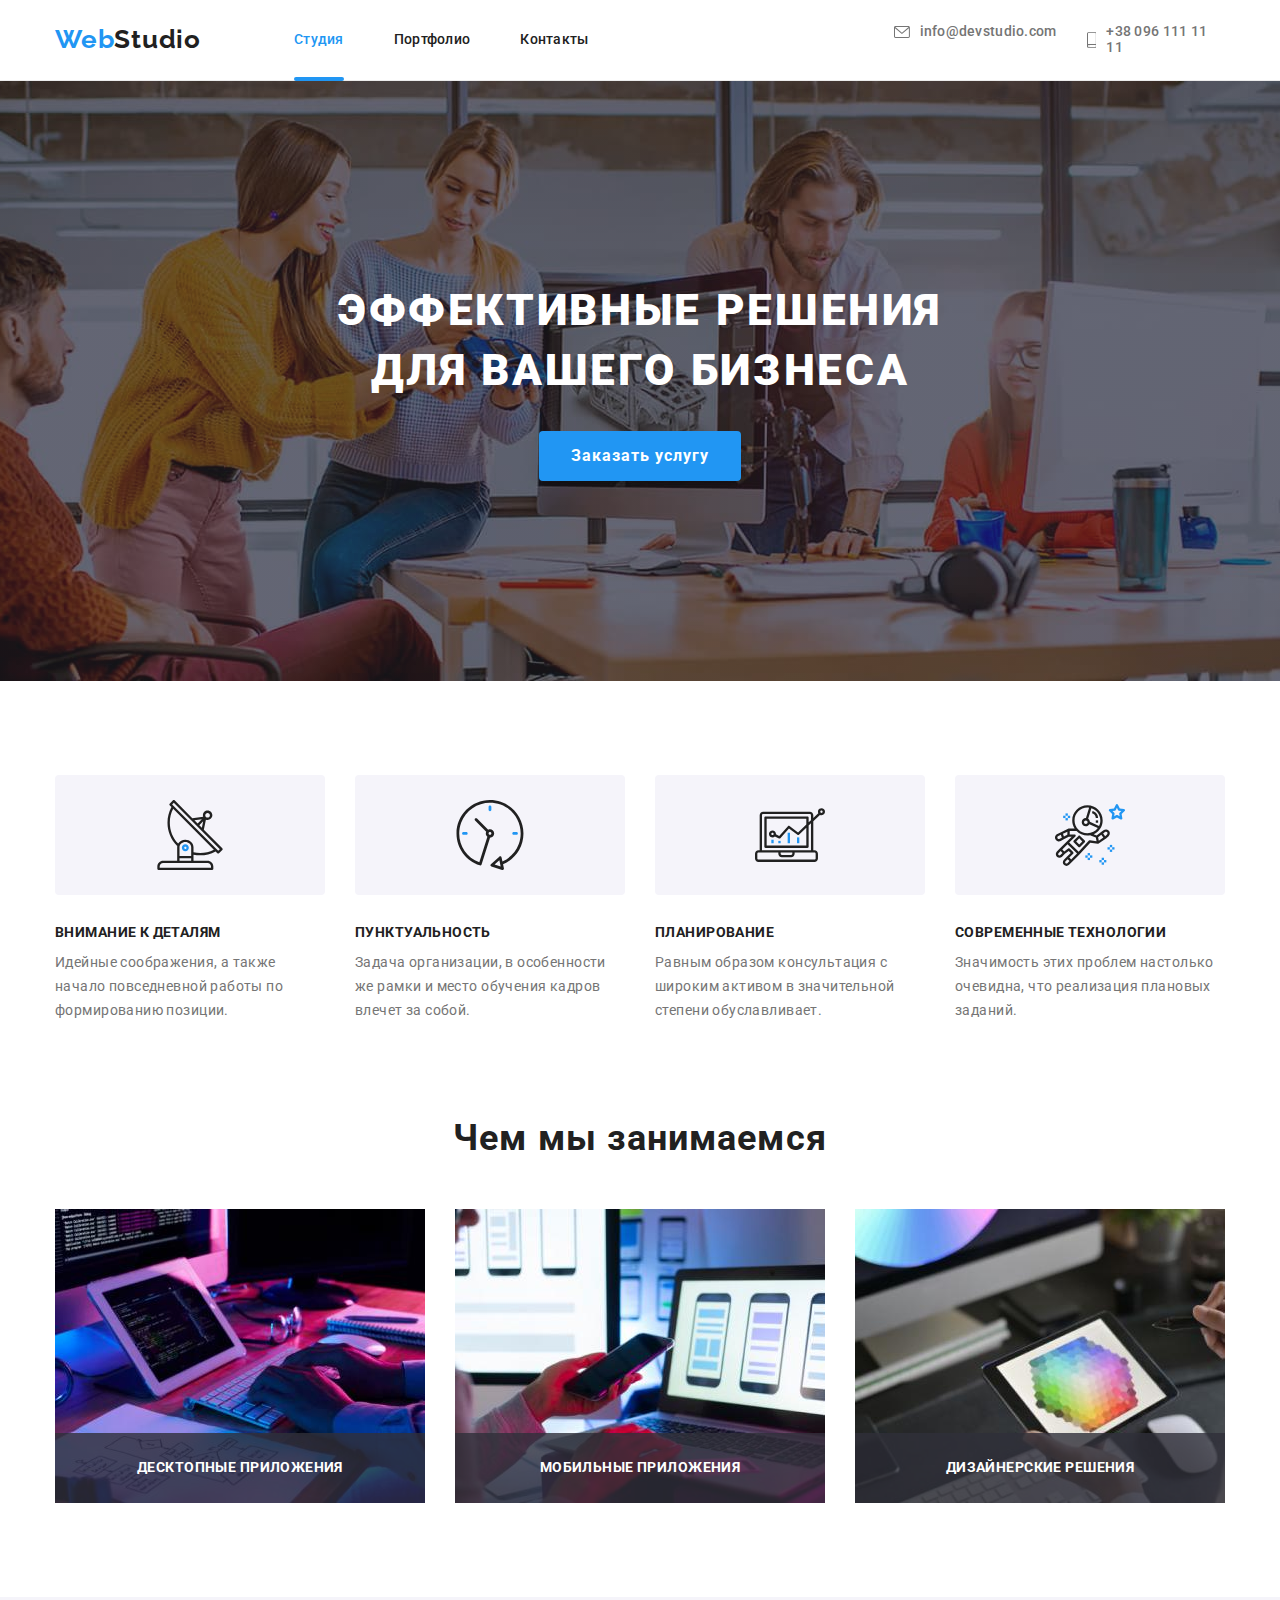
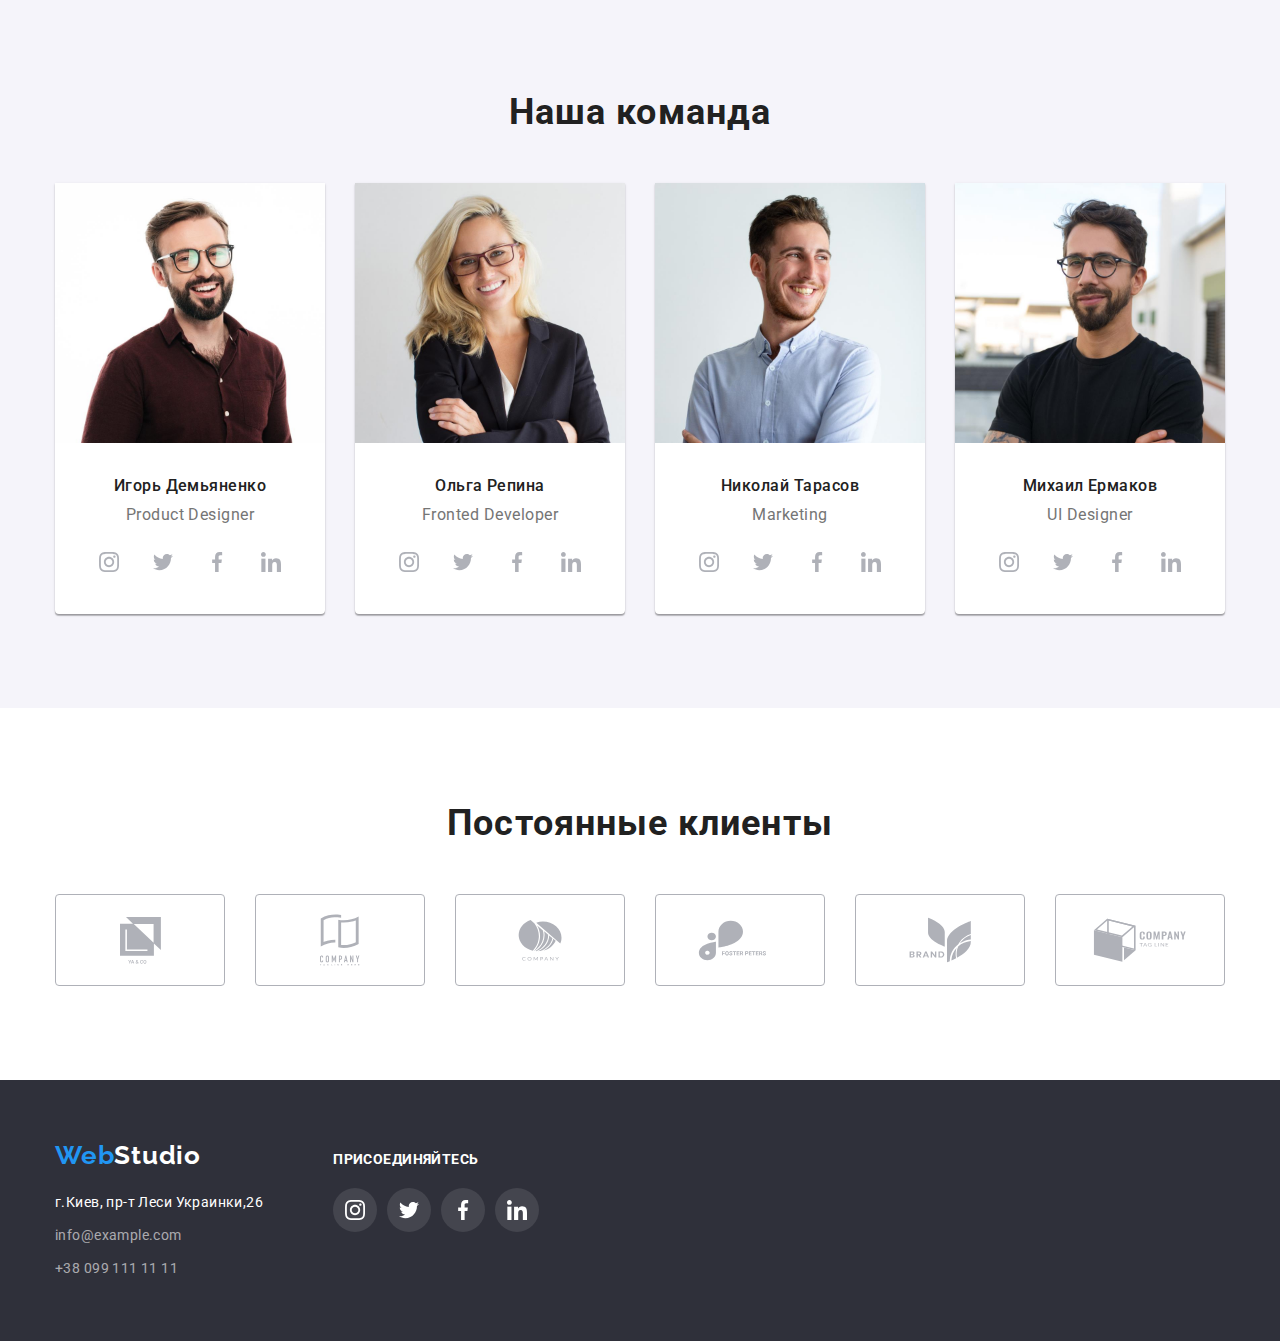
==== index.html @ c8dbd80d "create hw6" ====
<!DOCTYPE html>
<html lang="ru">
<head>
    <meta charset="UTF-8">
    <meta http-equiv="X-UA-Compatible" content="IE=edge">
    <meta name="viewport" content="width=device-width, initial-scale=1.0">
    <title lang="en">Web Studio</title>
    <link rel="stylesheet" href="https://fonts.googleapis.com/css2?family=Raleway:wght@700&family=Roboto:wght@400;500;700;900&display=swap">
    <link rel="stylesheet" href="https://cdnjs.cloudflare.com/ajax/libs/modern-normalize/1.1.0/modern-normalize.css">
    <link rel="stylesheet" href="./css/styles.css">
    
    

</head>

<body class="page">
    
    <header class="header">
        <div class="container">
        <div class="nav-container">
            <a href="./index.html" class="logo" lang="en"><span class="bluelogo">Web</span>Studio</a>
        <nav class="navigation">
            <ul class="navigation-items list">
                <li class="nav-item"><a href="#hero" class="navigation-link current contactinfo">Студия</a></li>
                <li class="nav-item"><a href="./portfolio.html" class="navigation-link contactinfo">Портфолио</a></li>
                <li class="nav-item"><a href="#contacts" class="navigation-link contactinfo">Контакты</a></li>
            </ul>
        </nav>
            <ul class="contact list">
                <li class="contact-item">
                    <a href="mailto:info@devstudio.com" class="contactmail contactinfo">
                        <svg class="email-icon" width="16px" height="12px">
                            <use href="./images/icons.svg#icon-envelope"></use>
                        </svg>
                        info@devstudio.com
                    </a>
                </li>
                <li class="contact-item">
                    <a href="tel:+380961111111" class="contactphone contactinfo">
                        <svg class="tel-icon" width="10px" height="16px">
                            <use href="./images/icons.svg#icon-telephone"></use>
                        </svg>
                        +38 096 111 11 11
                    </a>
                </li>
            </ul>
        </div>
        </div>
    </header>

    
    <main>
    
        <section class="hero" id="hero">
            <div class="backdroup is-hidden" data-modal>
                <div class="modal">
                    <button type="button" class="close-button" data-modal-close>
                        <svg class="icon-close" width="11px" height="11px">
                            <use href="./images/icons.svg#icon-close"></use>
                        </svg>
                    </button>
                </div>
            </div>

            <h1 class="hero-title">Эффективные решения для вашего бизнеса</h1>
            <button type="button" class="reserv" data-modal-open>Заказать услугу</button>
        </section>
    
        <section class="section benefits">
        <div class="container">
            <h2 class="visually-hidden">Преимущества</h2>
            <ul class="ourbenefits list">
                <li class="benefits-items">
                    <div class="benefits-icon">
                    <svg class="antenna-icon" width="70px" height="70px">
                        <use href="./images/icons.svg#icon-antenna"></use>
                    </svg>
                    </div>
                    <h3 class="benefits-subtitle">Внимание к деталям</h3>
                    <p class="benefits-text"> Идейные соображения, а также начало повседневной работы по формированию позиции.</p>
                </li>
                <li class="benefits-items">
                    <div class="benefits-icon">
                    <svg class="clock-icon" width="70px" height="70px">
                        <use href="./images/icons.svg#icon-clock"></use>
                    </svg>
                    </div>
                    <h3 class="benefits-subtitle">Пунктуальность</h3>
                    <p class="benefits-text"> Задача организации, в особенности же рамки и место обучения кадров влечет за собой.</p>
                </li>
                <li class="benefits-items">
                    <div class="benefits-icon">
                    <svg class="diagram-icon" width="70px" height="70px">
                        <use href="./images/icons.svg#icon-diagram"></use>
                    </svg>
                    </div>
                    <h3 class="benefits-subtitle">Планирование</h3>
                    <p class="benefits-text"> Равным образом консультация с широким активом в значительной степени обуславливает.</p>   
                </li>
                <li class="benefits-items">
                    <div class="benefits-icon">
                    <svg class="astronaut-icon" width="70px" height="70px">
                        <use href="./images/icons.svg#icon-astronaut"></use>
                    </svg>
                    </div>
                    <h3 class="benefits-subtitle">Современные технологии</h3>
                    <p class="benefits-text"> Значимость этих проблем настолько очевидна, что реализация плановых заданий.</p>     
                </li>
            </ul>
        </div>
        </section>

        <section class="about-us section">
        <div class="container">
            <h2 class="section-title">Чем мы занимаемся</h2>
            <ul class="aboutusgallery list">
                <li class="about-item">
                    <img src="./images/img1.jpg" alt="розробка програмного забеспечення" width="370" class="aboutusimg">
                    <div class="about-description">
                    <p class="text-description">Десктопные приложения</p>
                    </div>
                </li>
                <li class="about-item">
                    <img src="./images/img2.jpg" alt="тестування мобільного додатку" width="370" class="aboutusimg">
                    <div class="about-description">
                    <p class="text-description">Мобильные приложения</p>
                    </div>
                </li>
                <li class="about-item">
                    <img src="./images/img3.jpg" alt="робота з політрою кольорів" width="370" class="aboutusimg">
                    <div class="about-description">
                    <p class="text-description">Дизайнерские решения</p>
                    </div>
                </li>
            </ul>
        </div>
        </section>
        
        <section class="section team">
            <div class="container">
            <h2 class="team-title">Наша команда</h2>
            <ul class="teamgallery list">
                <li class="team-item">
                    <img src="./images/igorfoto.jpg" alt="foto igor designer" width="270" height="260" class="member-img">
                    <div class="info-team">
                    <h3 class="subtitle-membername">Игорь Демьяненко</h3>
                    <p class="text-memberposition" lang="en">Product Designer</p>
                    </div>
                    <ul class="social list">
                        <li class="social-item">
                            <a href="/" class="instagram social-link">
                                <svg class="instagram-icon social-team" width="20" height="20">
                                    <use href="./images/icons.svg#icon-instagram"></use>
                                </svg>
                            </a>
                        </li>
                        <li class="social-item">
                            <a href="/" class="twitter social-link">
                                <svg class="twitter-icon social-team" width="20" height="20">
                                    <use href="./images/icons.svg#icon-twitter"></use>
                                </svg>
                            </a>
                        </li>
                        <li class="social-item">
                            <a href="/" class="facebook social-link">
                                <svg class="facebook-icon social-team" width="20" height="20">
                                    <use href="./images/icons.svg#icon-facebook"></use>
                                </svg>
                            </a>
                        </li>
                        <li class="social-item">
                            <a href="/" class="linkedin social-link" width="20" height="20">
                                <svg class="linkedin-icon social-team" width="20" height="20">
                                    <use href="./images/icons.svg#icon-linkedin"></use>
                                </svg>
                            </a>
                        </li>
                    </ul>
                </li>
                <li class="team-item">
                    <img src="./images/olgafoto.jpg" alt="foto olga developer" width="270" height="260" class="member-img">
                    <div class="info-team">
                    <h3 class="subtitle-membername">Ольга Репина</h3>
                    <p class="text-memberposition" lang="en">Fronted Developer</p>
                    </div>
                    <ul class="social list">
                        <li class="social-item">
                            <a href="/" class="instagram social-link">
                                <svg class="instagram-icon social-team" width="20" height="20">
                                    <use href="./images/icons.svg#icon-instagram"></use>
                                </svg>
                            </a>
                        </li>
                        <li class="social-item">
                            <a href="/" class="twitter social-link">
                                <svg class="twitter-icon social-team" width="20" height="20">
                                    <use href="./images/icons.svg#icon-twitter"></use>
                                </svg>
                            </a>
                        </li>
                        <li class="social-item">
                            <a href="/" class="facebook social-link">
                                <svg class="facebook-icon social-team" width="20" height="20">
                                    <use href="./images/icons.svg#icon-facebook"></use>
                                </svg>
                            </a>
                        </li>
                        <li class="social-item">
                            <a href="/" class="linkedin social-link" width="20" height="20">
                                <svg class="linkedin-icon social-team" width="20" height="20">
                                    <use href="./images/icons.svg#icon-linkedin"></use>
                                </svg>
                            </a>
                        </li>
                    </ul>
                </li>
                <li class="team-item">
                    <img src="./images/nikolayfoto.jpg" alt="foto nikolay marketing" width="270" height="260" class="member-img">
                    <div class="info-team">
                    <h3 class="subtitle-membername">Николай Тарасов</h3>
                    <p class="text-memberposition" lang="en">Marketing</p>
                    </div>
                    <ul class="social list">
                        <li class="social-item">
                            <a href="/" class="instagram social-link">
                                <svg class="instagram-icon social-team" width="20" height="20">
                                    <use href="./images/icons.svg#icon-instagram"></use>
                                </svg>
                            </a>
                        </li>
                        <li class="social-item">
                            <a href="/" class="twitter social-link">
                                <svg class="twitter-icon social-team" width="20" height="20">
                                    <use href="./images/icons.svg#icon-twitter"></use>
                                </svg>
                            </a>
                        </li>
                        <li class="social-item">
                            <a href="/" class="facebook social-link">
                                <svg class="facebook-icon social-team" width="20" height="20">
                                    <use href="./images/icons.svg#icon-facebook"></use>
                                </svg>
                            </a>
                        </li>
                        <li class="social-item">
                            <a href="/" class="linkedin social-link" width="20" height="20">
                                <svg class="linkedin-icon social-team" width="20" height="20">
                                    <use href="./images/icons.svg#icon-linkedin"></use>
                                </svg>
                            </a>
                        </li>
                    </ul>
                </li>
                <li class="team-item">
                    <img src="./images/michailfoto.jpg" alt="foto michail designer" width="270" height="260" class="member-img">
                    <div class="info-team">
                    <h3 class="subtitle-membername">Михаил Ермаков</h3>
                    <p class="text-memberposition" lang="en">UI Designer</p>
                    </div>
                    <ul class="social list">
                        <li class="social-item">
                            <a href="/" class="instagram social-link">
                                <svg class="instagram-icon social-team" width="20" height="20">
                                    <use href="./images/icons.svg#icon-instagram"></use>
                                </svg>
                            </a>
                        </li>
                        <li class="social-item">
                            <a href="/" class="twitter social-link">
                                <svg class="twitter-icon social-team" width="20" height="20">
                                    <use href="./images/icons.svg#icon-twitter"></use>
                                </svg>
                            </a>
                        </li>
                        <li class="social-item">
                            <a href="/" class="facebook social-link">
                                <svg class="facebook-icon social-team" width="20" height="20">
                                    <use href="./images/icons.svg#icon-facebook"></use>
                                </svg>
                            </a>
                        </li>
                        <li class="social-item">
                            <a href="/" class="linkedin social-link" width="20" height="20">
                                <svg class="linkedin-icon social-team" width="20" height="20">
                                    <use href="./images/icons.svg#icon-linkedin"></use>
                                </svg>
                            </a>
                        </li>
                    </ul>
                </li>
            </ul>
            </div>
        </section>
        <section class="clients section">
            <div class="container">
                <h2 class="clients-title">Постоянные клиенты</h2>
                <ul class="clients list">
                    <li class="clients-item">
                        <a href="/" class="clients-icons">
                            <svg class="client1 icon-client" width="41" height="47">
                              <use href="./images/icons.svg#icon-client1"></use>
                            </svg>
                        </a>
                    </li>
                    <li class="clients-item">
                        <a href="/" class="clients-icons">
                            <svg class="client2 icon-client" width="40" height="52">
                              <use href="./images/icons.svg#icon-client2"></use>
                            </svg>
                        </a>
                    </li>
                    <li class="clients-item">
                        <a href="/" class="clients-icons">
                            <svg class="client3 icon-client" width="44" height="42">
                              <use href="./images/icons.svg#icon-client3"></use>
                            </svg>
                        </a>
                    </li>
                    <li class="clients-item">
                        <a href="/" class="clients-icons">
                            <svg class="client4 icon-client" width="85" height="41">
                              <use href="./images/icons.svg#icon-client4"></use>
                            </svg>
                        </a>
                    </li>
                    <li class="clients-item">
                        <a href="/" class="clients-icons">
                            <svg class="client5 icon-client" width="63" height="46">
                              <use href="./images/icons.svg#icon-client5"></use>
                            </svg>
                        </a>
                    </li>
                    <li class="clients-item">
                        <a href="/" class="clients-icons">
                            <svg class="client6 icon-client" width="94" height="44">
                              <use href="./images/icons.svg#icon-client6"></use>
                            </svg>
                        </a>
                    </li>
                </ul>
            </div>
        </section>
        
    </main>

    
    <footer class="footer" id="contacts">
        <div class="footer-box container">
          <div class="contacts-container">
          <a href="./index.html" class="logofooter"><span class="bluelogo">Web</span>Studio</a>
          <address class="address">
              <ul class="address list">
                  <li class="address-item">
                  <a href="https://www.google.com/maps/place/%D0%B1%D1%83%D0%BB%D1%8C%D0%B2%D0%B0%D1%80+%D0%9B%D0%B5%D1%81%D1%96+%D0%A3%D0%BA%D1%80%D0%B0%D1%97%D0%BD%D0%BA%D0%B8,+26,+%D0%9A%D0%B8%D1%97%D0%B2,+02000/@50.4265807,30.5361971,17z/data=!3m1!4b1!4m5!3m4!1s0x40d4cf0e033ecbe9:0x57a4dffefec77da0!8m2!3d50.4265807!4d30.5383858" target="_blank" class="addresslink-footer contactinfo">г.Киев, пр-т Леси Украинки,26</a>
                  </li> 
                  <li class="address-item">
                  <a href="mailto:info@example.com" class="mail-footer contactinfo">info@example.com</a>
                  </li>
                  <li class="address-item">
                  <a href="tel:+380991111111" class="phone-footer contactinfo">+38 099 111 11 11</a>
                  </li>
              </ul>
           </address>
           </div>
           <div class="join-container">
            <p class="join-text">Присоединяйтесь</p>
            <ul class="footer-social list">
                <li class="footer-social-items">
                    <a href="/" class="footer-social-link">
                        <svg class="footer-instagram" width="20" height="20">
                            <use href="./images/icons.svg#icon-instagram2"></use>
                        </svg>
                    </a>
                </li>
                <li class="footer-social-items">
                    <a href="/" class="footer-social-link">
                        <svg class="footer-twitter" width="20" height="20">
                            <use href="./images/icons.svg#icon-twitter2"></use>
                        </svg>
                    </a>
                </li>
                <li class="footer-social-items">
                    <a href="/" class="footer-social-link">
                        <svg class="footer-facebook" width="20" height="20">
                            <use href="./images/icons.svg#icon-facebook2"></use>
                        </svg>
                    </a>
                </li>
                <li class="footer-social-items">
                    <a href="/" class="footer-social-link">
                        <svg class="footer-linkedin" width="20" height="20">
                            <use href="./images/icons.svg#icon-linkedin2"></use>
                        </svg>
                    </a>
                </li>
            </ul>
           </div>
        </div>
    </footer>

    <script src="./js/modal.js"></script>

</body>
</html>
---- css/styles.css ----
/* основний колір тексту - #212121 */
/* другий колір тексту - #757575 */
/* білий текст та фон - #FFFFFF */
/* колір тексту футер - rgba(255, 255, 255, 0.6) */
/* колір акценту - #2196F3 */
/* колір фону 1 - #E5E5E5 */
/* колір фону 2 - #F5F4FA */
/* колір фону herofooter - #2F303A */
/* колір іконки - #AFB1B8 */
/* шрифти - Roboto, Raleway */

:root {
    --primary-text-color:#212121 ;
    --secondary-text-color: #757575;
    --mainwhite-color:#FFFFFF;
    --color-text-footer:rgba(255, 255, 255, 0.6);
    --accent-color:#2196F3;
    --primary-bg-color: #E5E5E5;
    --secondary-bg-color:#F5F4FA;
    --hero-bg-color:#2F303A;
    --icon-color: #AFB1B8;
}
.visually-hidden {
    position: absolute;
    width: 1px;
    height: 1px;
    margin: -1px;
    border: 0;
    padding: 0;
    white-space: nowrap;
    clip-path: inset(100%);
    clip: rect(0 0 0 0);
    overflow: hidden;
}
html {
    scroll-behavior: smooth;
}
body {
    font-family: "Roboto",sans-serif;
    font-size: 14px;
    color: var(--primary-text-color);
    background-color: var(--mainwhite-color);
}
.list {
    list-style: none;
}
h1,
h2,
h3,
h4,
h5,
h6,
p,
ul {
    margin: 0;
    padding: 0;
}
.container {
    max-width: 1200px;
    margin: 0 auto;
    padding-left: 15px;
    padding-right: 15px;
}
.section {
    padding-top: 94px;
    padding-bottom: 94px;
}

/* Header */

.bluelogo {
    color:var(--accent-color);
}
.container > .nav-container {
    display: flex;
    align-items: center;
}
.logo {
    display: block;
    font-weight: 700;
    font-family: "Raleway", sans-serif;
    font-size: 26px;
    line-height: 1.19;
    letter-spacing: 0.03em;
    color:var(--primary-text-color);
    text-decoration: none;
    padding-top: 24px;
    padding-bottom: 25px;
}
.navigation {
    margin-left: 93px;
}
.navigation-link {
    position: relative;
    text-decoration: none;
    font-weight: 500;
    line-height: 1.14;
    letter-spacing: 0.02em; 
    color:var(--primary-text-color);
    padding-top: 32px;
    padding-bottom: 32px;
    transition: color 250ms cubic-bezier(0.4, 0, 0.2, 1);
}
.navigation-link.current::after {
    content: "";
    position: absolute;
    left: 0;
    bottom: -1px;
    width: 100%;
    height: 4px;
    background-color: var(--accent-color);
    border-radius: 2px;

}
.navigation-items {
    display: flex;
}
.nav-item:not(:last-child) {
    margin-right: 50px;
}
.navigation-link.current {
    color: var(--accent-color);
}
.contact {
    display: flex;
    margin-left: 305px;
}
.contactinfo {
    display: inline-flex;
    align-items: center;
    transition: color 250ms cubic-bezier(0.4, 0, 0.2, 1);
}
.email-icon,
.tel-icon {
    margin-right: 10px;
    fill: currentColor;
}

.contact > .contact-item:not(:last-child) {
    margin-right: 30px;
}
.contactinfo:hover,
.contactinfo:focus {
   color:var(--accent-color);
}
.contactphone, 
.contactmail {
    text-decoration: none;
    font-weight: 500;
    line-height: 1.14;
    letter-spacing: 0.02em;  
    color:var(--secondary-text-color);
}
.header {
    border-bottom: 1px solid #ECECEC;
}

/* Hero */

.hero {
    background-image: linear-gradient(to right, rgba(47, 48, 58, .4) 40%, rgba(47, 48, 58, .4) 40%), url(../images/team.jpg);
    background-size: cover;
    background-position: center;
    padding-top: 200px;
    padding-bottom: 200px;
    max-width: 1600px;
    height: 600px;
    margin-left: auto;
    margin-right: auto;
}
.hero-title {
    color: var(--mainwhite-color);
    font-weight: 900;
    font-size: 44px;
    line-height: 1.36;
    text-align: center;
    letter-spacing: 0.06em;
    text-transform: uppercase;
    margin-bottom: 30px;
    margin-left: auto;
    margin-right: auto;
    max-width: 696px;
}
.reserv {
    background-color: var(--accent-color);
    color: var(--mainwhite-color);
    border: 0px;
    box-shadow: 0px 4px 4px rgba(0, 0, 0, 0.15);
    border-radius: 4px;
    font-weight: 700;
    font-size: 16px;
    line-height: 1.88;
    display: flex;
    align-items: center;
    text-align: center;
    letter-spacing: 0.06em;
    padding: 10px 32px;
    margin: 0 auto;
    transition: background-color 250ms cubic-bezier(0.4, 0, 0.2, 1);
}
.reserv,
.button {
    cursor: pointer;
}
.reserv:hover,
.reserv:focus {
    background-color: #188CE8;
}
.backdroup {
    position: fixed;
    z-index: 999;
    top: 0;
    left: 0;
    width: 100%;
    height: 100%;
    background-color: rgba(0, 0, 0, 0.2);
    opacity: 1;
    transition: opacity 250ms cubic-bezier(0.4, 0, 0.2, 1);
}
.backdroup.is-hidden {
    visibility: hidden;
    opacity: 0;
    pointer-events: none;
}
.modal {
    position: absolute;
    top: 50%;
    left: 50%;
    min-width: 528px;
    min-height: 581px;
    background-color: var(--mainwhite-color);
    border-radius: 4px;
    box-shadow: 0px 2px rgba(0, 0, 0, 0.2), 0px 1px rgba(0, 0, 0, 0.14), 0px 1px rgba(0, 0, 0, 0.12);
    transform: translate(-50%, -50%);
    transition: transform 250ms cubic-bezier(0.4, 0, 0.2, 1);
}
.backdroup.is-hidden.modal {
    transform: translate(-50%, -50%), translateX(-100%);
    transition: transform 250ms cubic-bezier(0.4, 0, 0.2, 1);
}
.close-button {
    position: absolute;
    display: flex;
    justify-content: center;
    align-items: center;
    top: 8px;
    right: 8px;
    width: 30px;
    height: 30px;
    border: 1px solid rgba(0, 0, 0, 0.1);
    border-radius: 50%;
    transition: color 250ms cubic-bezier(0.4, 0, 0.2, 1);
}
.close-button:hover,
.close-button:focus {
    color: var(--accent-color)
}
.icon-close {
    fill: currentColor;
}
/* Benefits */

.benefits-subtitle {
    color: var(--primary-text-color);
    font-weight: 700;
    line-height: 1.14;
    font-size: 14px;
    letter-spacing: 0.03em;
    text-transform: uppercase;
    margin-bottom: 10px;
}
.benefits-text {
    color: var(--secondary-text-color);
    line-height: 1.71;
    letter-spacing: 0.03em;
}
.benefits-items {
    flex-basis: calc(100%/3 - 30px);
}
.benefits-items:not(:first-child) {
    margin-left: 30px;
}
.section-title {
    font-weight: 700;
    font-size: 36px;
    line-height: 1.17;
    text-align: center;
    letter-spacing: 0.03em;
    margin-bottom: 50px;
}
.aboutusgallery,
.ourbenefits {
    display: flex;
    justify-content: center;
}
.benefits-icon {
    display: flex;
    justify-content: center;
    align-items: center;
    background-color: var(--secondary-bg-color);
    max-width: 270px;
    height: 120px;
    margin-bottom: 30px;
    border-radius: 4px;
}
.text-description {
    text-transform: uppercase;
    font-weight: 700;
    line-height: 1.14;
    letter-spacing: 0.03em;
    color: var(--mainwhite-color);
}
.about-description {
    position: absolute;
    left: 0;
    bottom: 0;
    width: 100%;
    display: flex;
    align-items: center;
    justify-content: center;
    padding-top: 27px;
    padding-bottom: 27px;
    background-color: rgba(47, 48, 58, 0.8);
}
.about-us {
    padding-top: 0;
}
.about-item:not(:first-child) {
    margin-left: 30px;
}
.about-item {
    position: relative;
    border: none;
    max-height: 294px;
}
.aboutusimg {
    display: block;
}
/* Team */

.team {
    background-color: var(--secondary-bg-color);
}
.subtitle-membername {
    font-weight: 500;
    font-size: 16px;
    line-height: 1.19;
    letter-spacing: 0.03em;
    text-align: center;
    margin-bottom: 10px;
}
.text-memberposition {
    color:var(--secondary-text-color);
    font-size: 16px;
    line-height: 1.19;
    letter-spacing: 0.03em;
    text-align: center;
}
.teamgallery {
    display: flex;
    justify-content: center;
}
.team-item {
    flex-basis: calc(100%/4 - 30px);
    background-color: var(--mainwhite-color);
    box-shadow: 0px 1px 3px rgba(0, 0, 0, 0.12), 0px 1px 1px rgba(0, 0, 0, 0.14), 0px 2px 1px rgba(0, 0, 0, 0.2);
    border-radius: 0px 0px 4px 4px;
}
.team-item:not(:first-child) {
    margin-left: 30px;
}
.team-title {
    font-weight: 700;
    font-size: 36px;
    line-height: 1.17;
    text-align: center;
    letter-spacing: 0.03em;
    margin-bottom: 50px;
}
.info-team {
    padding-top: 30px;
}
.social {
    display: flex;
    justify-content: center;
    margin-bottom: 30px;
    margin-top: 16px;
}
.social-link {
    display: flex;
    align-items: center;
    justify-content: center;
    width: 44px;
    height: 44px;
    border-radius: 50%;
    color: var(--icon-color);
    transition: background-color 250ms cubic-bezier(0.4, 0, 0.2, 1), color 250ms cubic-bezier(0.4, 0, 0.2, 1);
}
.social-item:not(:first-child) {
    margin-left: 10px;
}
.social-link:hover,
.social-link:focus {
    background-color: var(--accent-color);
    color: var(--mainwhite-color);
}
.social-team {
    fill: currentColor;
}
/* Clients */

.clients-title {
    font-weight: 700;
    font-size: 36px;
    line-height: 1.17;
    text-align: center;
    letter-spacing: 0.03em;
    margin-bottom: 50px;
}
.container>.clients {
    display: flex;
    justify-content: center;
}

.clients-icons {
    color: var(--icon-color);
    border: 1px solid #AFB1B8;
    border-radius: 4px;
    width: 170px;
    height: 92px;
    display: flex;
    align-items: center;
    justify-content: center;
    transition: border-color 250ms cubic-bezier(0.4, 0, 0.2, 1), color 250ms cubic-bezier(0.4, 0, 0.2, 1);
}
.clients-icons:hover,
.clients-icons:focus {
    color: var(--accent-color);
    border-color: var(--accent-color);
}
.clients-item:not(:first-child) {
    margin-left: 30px;
}
.icon-client {
    fill: currentColor;
}
/* Footer */

.footer {
    background-color: var(--hero-bg-color);
    padding-top: 60px;
    padding-bottom: 60px;
}
.addresslink-footer {
    color: var(--mainwhite-color);
    line-height: 1.714;
    letter-spacing: 0.03em;
    text-decoration: none;
}
.mail-footer, .phone-footer {
    color:var(--color-text-footer);
    line-height: 1.714;
    letter-spacing: 0.03em;
    text-decoration: none;
}
address {
    font-style: normal;
}
.logofooter {
    font-weight: 700;
    font-family: "Raleway", sans-serif;
    font-size: 26px;
    line-height: 1.19;
    letter-spacing: 0.03em;
    color:var(--mainwhite-color);
    text-decoration: none;
}
.address-item:not(:last-child) {
    margin-bottom: 9px;
}
.address-item:first-child {
    margin-top:20px
}
.footer-box {
    display: flex;
}
.join-text {
    color: var(--mainwhite-color);
    font-weight: 700;
    line-height: 1.14;
    letter-spacing: 0.03em;
    text-transform: uppercase;
    margin-bottom: 20px;
}
.join-container {
    padding-top: 12px;
    margin-left: 70px;
}
.footer-social {
    display: flex;
}
.footer-social-link {
    display: flex;
    align-items: center;
    justify-content: center;
    width: 44px;
    height: 44px;
    background-color: rgba(255, 255, 255, 0.1);
    border-radius: 50%;
    transition: background-color 250ms cubic-bezier(0.4, 0, 0.2, 1);
}
.footer-social-link:hover,
.footer-social-link:focus {
    background-color: var(--accent-color);
}
.footer-social-items:not(:first-child) {
    margin-left: 10px;
}
.social-icon {
    fill:currentColor;
}
/* Portfolio */

.button-portfolio {
    background-color: var(--secondary-bg-color);
    color:var(--primary-text-color);
    border-radius: 4px;
    font-weight: 500;
    font-size: 16px;
    line-height: 1.63;
    text-align: center;
    letter-spacing: 0.03em;
    border: 0px;
    padding: 6px 22px;
    transition: background-color 250ms cubic-bezier(0.4, 0, 0.2, 1), color 250ms cubic-bezier(0.4, 0, 0.2, 1), box-shadow 250ms cubic-bezier(0.4, 0, 0.2, 1);
}
.button-portfolio:hover,
.button-portfolio:focus {
    background-color: var(--accent-color);
    color: var(--mainwhite-color);
    box-shadow: 0px 2px rgba(0, 0, 0, 0.12), 0px 1px rgba(0, 0, 0, 0.08), 0px 3px rgba(0, 0, 0, 0.1);
}
.filter-button {
    display: flex;
    justify-content: center;
    margin-bottom: 56px;
}
.button-item:not(:first-child) {
    margin-left: 8px;
}
.items-projects {
    display: flex;
    flex-wrap: wrap;
    justify-content: center; 
    margin-top: -30px;
    margin-left: -30px;
}
.projectcontainer {
    flex-basis: calc(100%/3 - 30px);
    margin-left: 30px;
    margin-top: 30px; 
    /* overflow: hidden; */
}
/* .projectcontainer:hover,
.projectcontainer:focus {
     box-shadow:1px 4px 6px rgba(0, 0, 0, 0.16), 0px 4px 4px rgba(0, 0, 0, 0.06), 0px 1px 1px rgba(0, 0, 0, 0.12);
} */
.portfolio-main {
    background-color: var(--primary-bg-color);
}
.project-subtitle {
    color: var(--primary-text-color);
    font-weight: 700;
    font-size: 18px;
    line-height: 2;
    letter-spacing: 0.06em;
    margin-bottom: 4px;
}
.project-text {
    color: var(--secondary-text-color);
    font-size: 16px;
    line-height: 1.88;
    letter-spacing: 0.03em;
}
.info-cards {
    border-bottom: 1px solid  #EEEEEE;
    border-left: 1px solid #EEEEEE;
    border-right: 1px solid #EEEEEE;
    border-top: none;
    padding: 20px 24px;
}
.link-portfolio {
    display: block;
    text-decoration: none;
    transition: box-shadow 250ms cubic-bezier(0.4, 0, 0.2, 1);
}
.img-container {
    position: relative;
    overflow: hidden;
}
.portfolio-description {
    position: absolute;
    top: 0;
    left: 0;
    width: 100%;
    height: 100%;
    padding: 63px 24px;
    background-color: rgba(33, 150, 243, 0.9);
    transform: translateY(101%);
    transition: transform 250ms cubic-bezier(0.4, 0, 0.2, 1);
}
.link-portfolio:hover .portfolio-description,
.link-portfolio:focus .portfolio-description {
    transform: translateY(0%);
}
.overlay-text {
    font-size: 18px;
    line-height: 1.55;
    letter-spacing: 0.03em;
    color: var(--mainwhite-color);
}
.link-portfolio:focus,
.link-portfolio:hover {
    box-shadow: 1px 4px 6px rgba(0, 0, 0, 0.16), 0px 4px 4px rgba(0, 0, 0, 0.06), 0px 1px 1px rgba(0, 0, 0, 0.12);
}
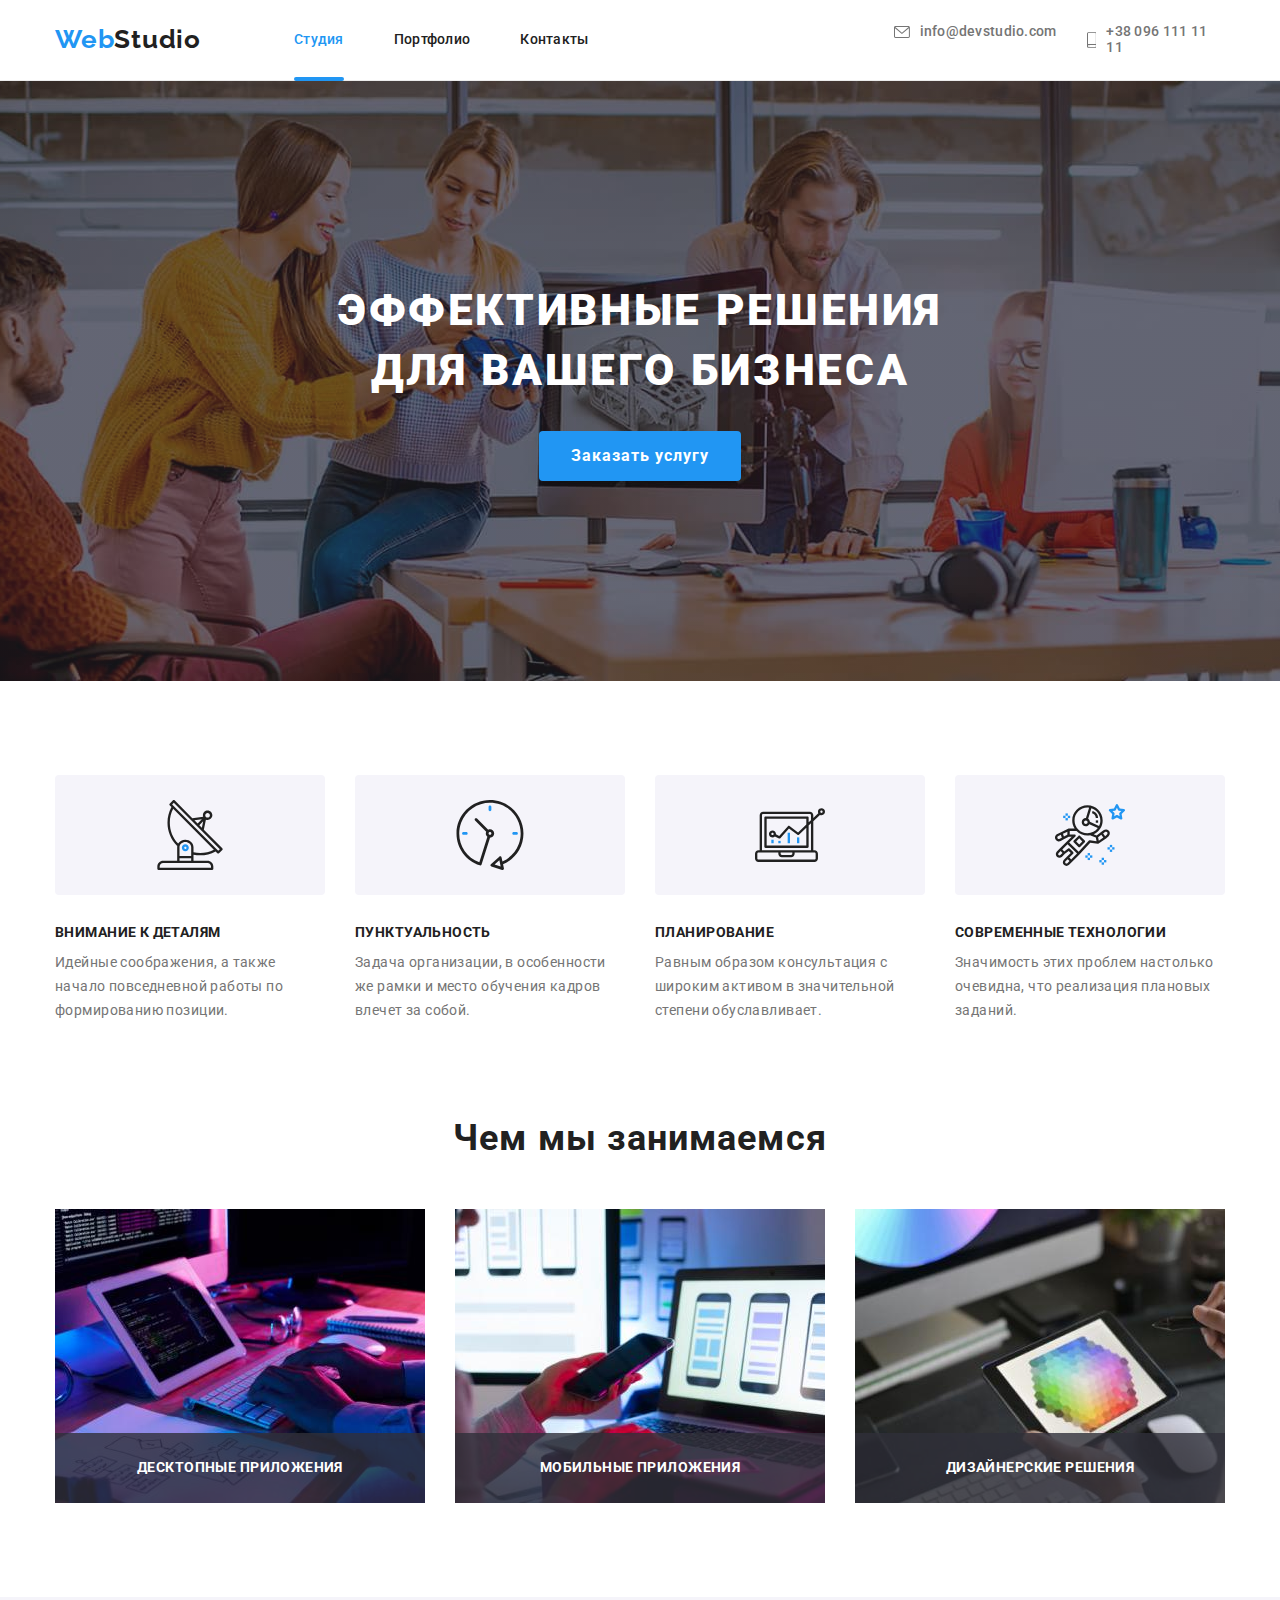
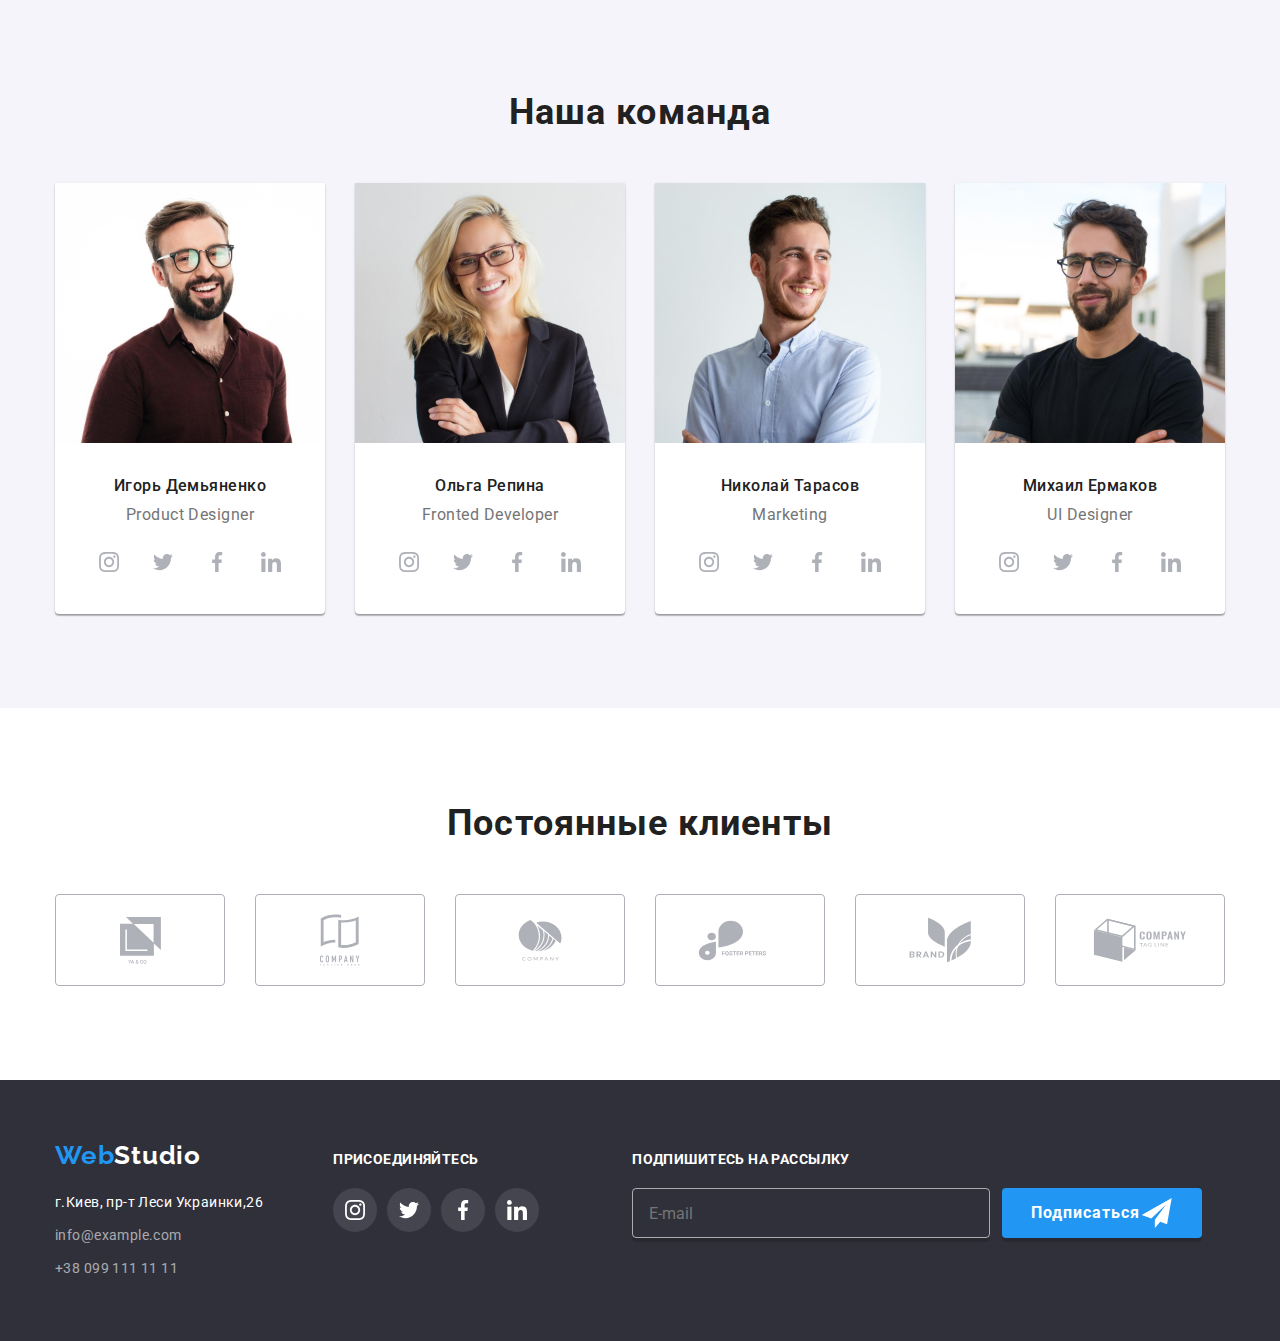
==== commit a901f27b: "create form" ====
--- a/index.html
+++ b/index.html
@@ -395,6 +395,21 @@
                 </li>
             </ul>
            </div>
+
+           <form class="subscription">
+            <p class="subscription-title">Подпишитесь на рассылку</p>
+            <div class="form-footer" role="group">
+                <label for="footer-email" class="label-footer">
+                <input type="email" name="email" id="footer-email" class="input-footer" placeholder="E-mail">
+                </label>
+                <button type="submit" class="button-footer">Подписаться
+                    <svg class="" width="" height="">
+                        <use href="/images/icons.svg#icon-send"></use>
+                    </svg>
+                </button>
+            </div>
+
+           </form>
         </div>
     </footer>
 
--- a/css/styles.css
+++ b/css/styles.css
@@ -519,6 +519,55 @@
 .social-icon {
     fill:currentColor;
 }
+.subscription-title {
+    color: var(--mainwhite-color);
+    line-height: 1.14;
+    text-transform: uppercase;
+    font-weight: 700;
+    letter-spacing: 0.03em;
+    margin-bottom: 20px;
+    padding-top: 12px;
+}
+.input-footer {
+    width: 358px;
+    height: 50px;
+    padding: 15px 16px;
+    font-weight: 400;
+    font-size: 16px;
+    line-height: 1.25;
+    color: rgba(255, 255, 255, 0.6);
+    border: 1px solid rgba(255, 255, 255, 0.6);
+    border-radius: 4px;
+    background-color: transparent;
+    box-shadow: 0px 4px rgba(0, 0, 0, 0.15);
+}
+.button-footer {
+    display: inline-flex;
+    justify-content: center;
+    align-items: center;
+    padding: 10px 29px;
+    margin-left: 12px;
+    border: none;
+    width: 200px;
+    height: 50px;
+    background-color: var(--accent-color);
+    color: var(--mainwhite-color);
+    border-radius: 4px;
+    box-shadow: 0px 4px rgba(0, 0, 0, 0.15);
+    font-size: 16px;
+    font-weight: 700;
+    list-style: 1.875;
+    letter-spacing: 0.06em;
+
+}
+.form-footer {
+    display: flex;
+    width: 570px;
+    height: 86px;
+}
+.subscription{
+    margin-left: 93px;
+}
 /* Portfolio */
 
 .button-portfolio {
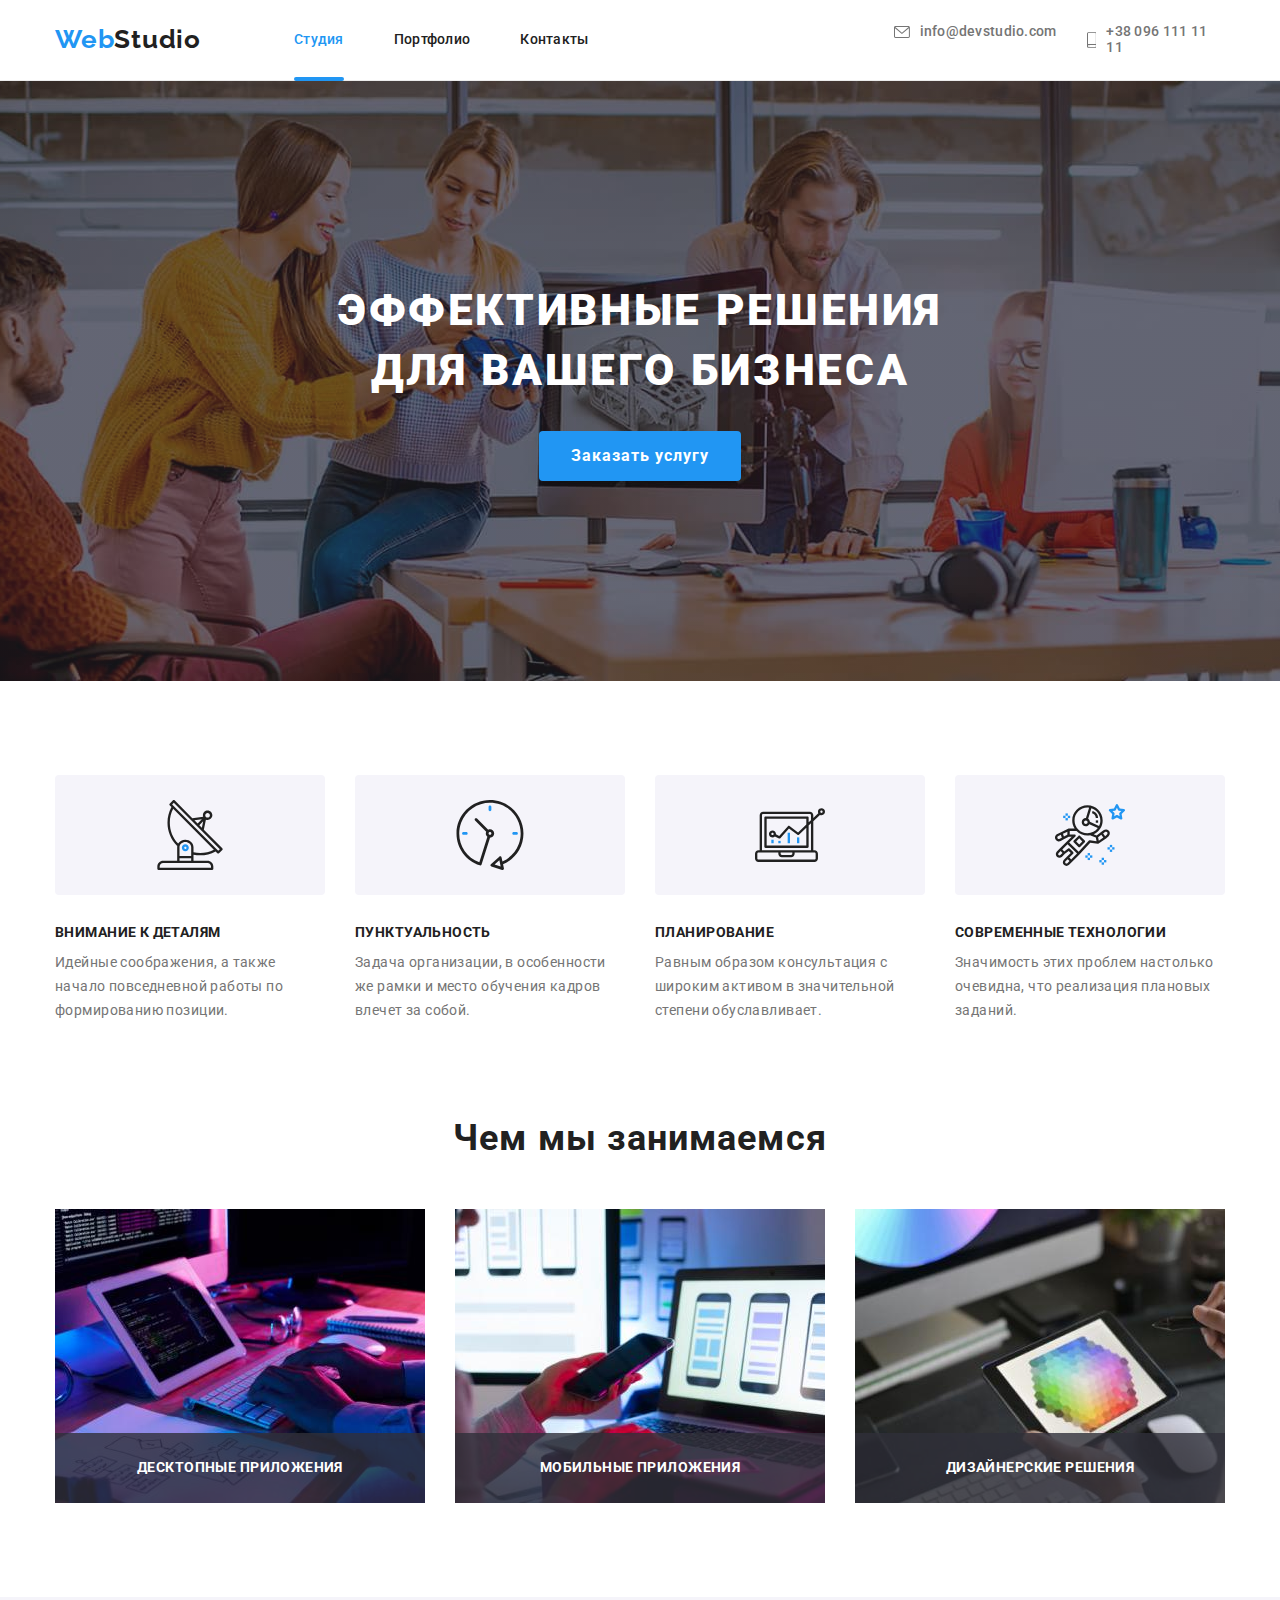
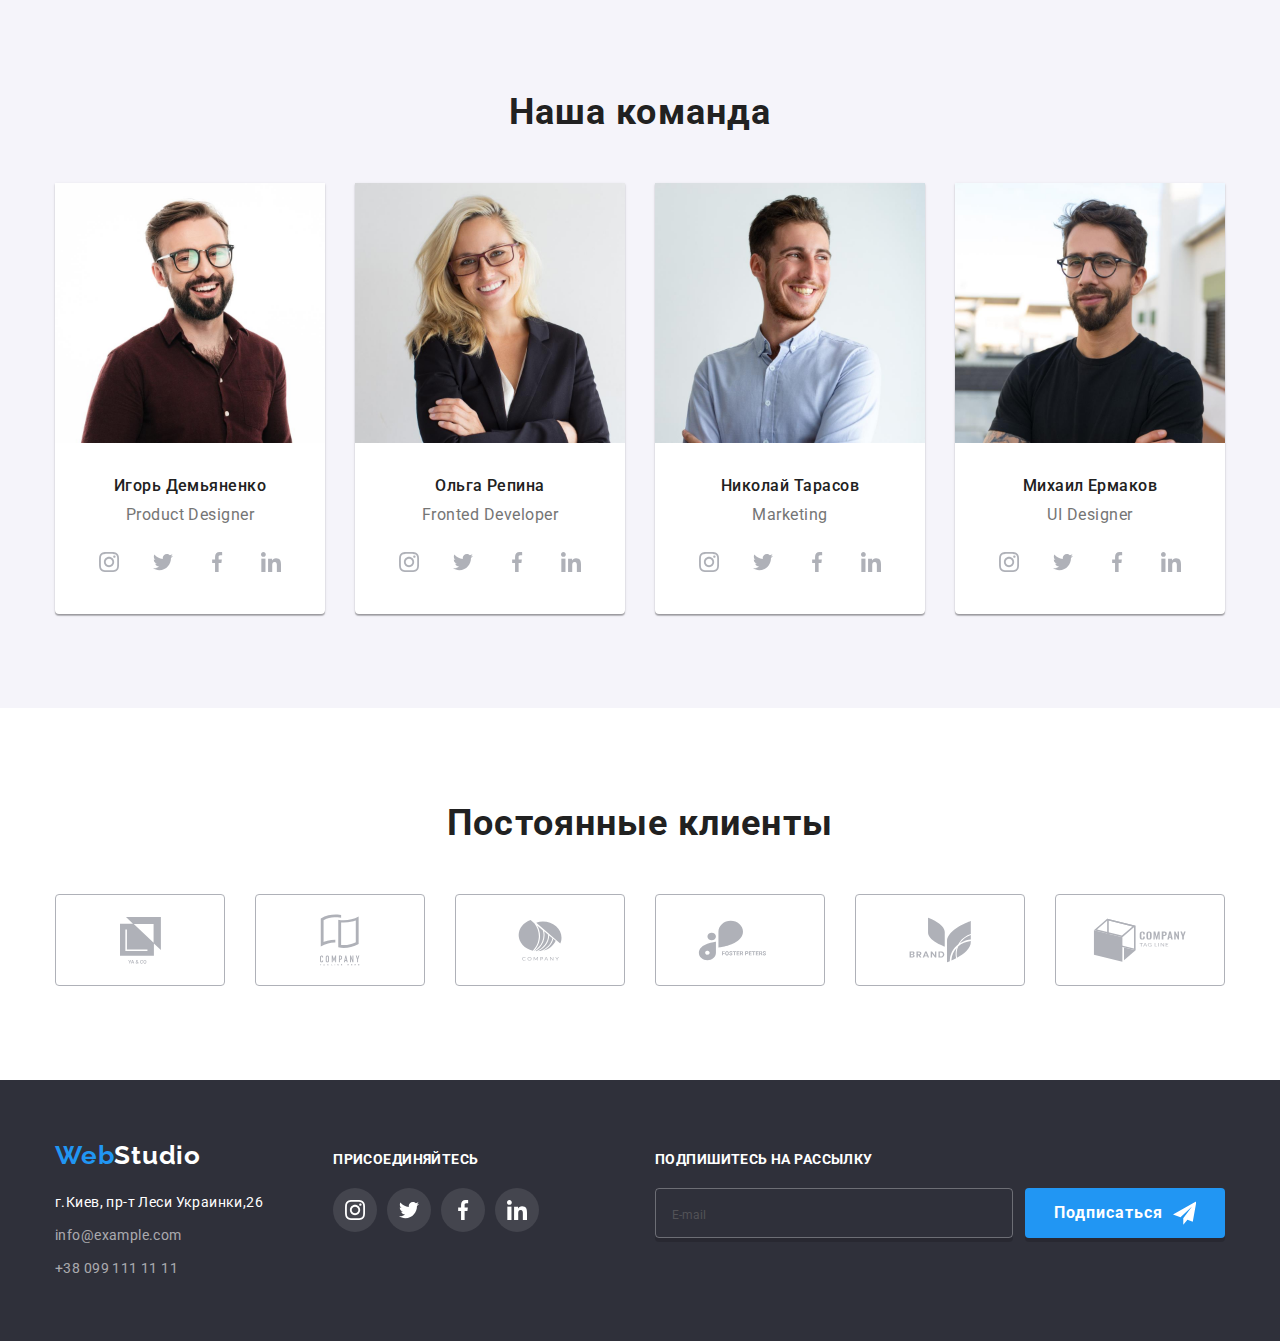
==== commit c8110564: "add forms" ====
--- a/index.html
+++ b/index.html
@@ -59,6 +59,45 @@
                             <use href="./images/icons.svg#icon-close"></use>
                         </svg>
                     </button>
+                    <p class="modal-text">Оставьте свои данные, мы вам перезвоним</p>
+                    <form>
+                        <label for="user-name" class="form-field">
+                            <span class="input-text">Имя</span>
+                            <input type="text" class="input-modal" name="user-name" id="user-name">
+                            <svg class="form-icon" width="18px" height="18px">
+                                <use href="/images/icons.svg#icon-person"></use>
+                            </svg>
+                        </label>
+                        <label for="user-tel" class="form-field">
+                            <span class="input-text">Телефон</span>
+                            <input type="text" class="input-modal" name="user-tel" id="user-tel">
+                            <svg class="form-icon" width="18px" height="18px">
+                                <use href="/images/icons.svg#icon-phone-black"></use>
+                            </svg>
+                        </label>
+                        <label for="user-emal" class="form-field">
+                            <span class="input-text">Почта</span>
+                            <input type="text" class="input-modal" name="user-emal" id="user-emal">
+                            <svg class="form-icon" width="18px" height="18px">
+                                <use href="/images/icons.svg#icon-email-black"></use>
+                            </svg>
+                        </label>
+                        <label for="comment" class="form-field comment-field">
+                            <span class="input-text">Комментарий</span>
+                            <textarea class="textarea-comment" type="text" name="comment" id="comment" rows="6" placeholder="Введите текст"></textarea>
+                        </label>
+                        <div class="conditions">
+                            <label for="agree" class="agree-field">
+                                <input type="checkbox" class="checkbox" name="agree-mailing" id="agree">
+                                <svg class="agree-icon" width="11px" height="8px">
+                                <use href="/images/icons.svg#icon-agree"></use>
+                                </svg>
+                                <span class="agree-text">Соглашаюсь с рассылкой и принимаю <a href="./index.html" class="link-conditions">Условия договора</a></span>
+                            </label>
+                            <button type="submit" class="agree-button">Отправить</button>
+                        </div>
+                        
+                    </form>
                 </div>
             </div>
 
@@ -403,7 +442,7 @@
                 <input type="email" name="email" id="footer-email" class="input-footer" placeholder="E-mail">
                 </label>
                 <button type="submit" class="button-footer">Подписаться
-                    <svg class="" width="" height="">
+                    <svg class="icon-button-footer" width="24px" height="24px">
                         <use href="/images/icons.svg#icon-send"></use>
                     </svg>
                 </button>
--- a/css/styles.css
+++ b/css/styles.css
@@ -36,7 +36,7 @@
     scroll-behavior: smooth;
 }
 body {
-    font-family: "Roboto",sans-serif;
+    font-family:"Roboto", sans-serif;
     font-size: 14px;
     color: var(--primary-text-color);
     background-color: var(--mainwhite-color);
@@ -226,8 +226,9 @@
     position: absolute;
     top: 50%;
     left: 50%;
-    min-width: 528px;
-    min-height: 581px;
+    max-width: 528px;
+    max-height: 581px;
+    padding: 40px;
     background-color: var(--mainwhite-color);
     border-radius: 4px;
     box-shadow: 0px 2px rgba(0, 0, 0, 0.2), 0px 1px rgba(0, 0, 0, 0.14), 0px 1px rgba(0, 0, 0, 0.12);
@@ -253,10 +254,137 @@
 }
 .close-button:hover,
 .close-button:focus {
-    color: var(--accent-color)
+    color: var(--accent-color);
+    cursor: pointer;
 }
 .icon-close {
     fill: currentColor;
+}
+.modal-text {
+    font-weight: 700;
+    font-size: 20px;
+    line-height: 1.15;
+    text-align: center;
+    margin-top: 2px;
+    margin-bottom: 30px;
+}
+.form-field {
+    position: relative;
+    display: block;
+    margin-bottom: 28px;
+}
+.input-modal {
+    width: 448px;
+    height: 40px;
+    border-radius: 4px;
+    border: 1px solid rgba(33, 33, 33, 0.2);
+    padding-left: 35px;
+    transition: color 250ms cubic-bezier(0.4, 0, 0.2, 1);
+}
+.input-modal:focus,
+.textarea-comment:focus {
+    outline: none;
+    border-color: var(--accent-color);
+}
+.input-modal:hover,
+.textarea-comment:hover{
+    cursor: pointer;
+}
+.input-text {
+    position: absolute;
+    top:-20px;
+    left:0px;
+    color: var(--secondary-text-color);
+    font-weight: 400;
+    font-size: 12px;
+    line-height: 1.17;
+}
+.form-icon {
+    position: absolute;
+    top:50%;
+    left: 0;
+    transform: translateY(-50%);
+    margin-left: 12px;
+    transition: color 250ms cubic-bezier(0.4, 0, 0.2, 1);
+}
+.input-modal:focus~.form-icon {
+    fill: var(--accent-color);
+}
+.textarea-comment {
+    resize:none;
+    width: 100%;
+    padding: 12px 16px;
+    border-radius: 4px;
+    border: 1px solid rgba(33, 33, 33, 0.2);
+    transition: color 250ms cubic-bezier(0.4, 0, 0.2, 1);
+}
+::placeholder {
+    color: rgba(117, 117, 117, 0.5);
+    font-weight: 400;
+    font-size: 12px;
+    line-height: 1.17;
+}
+.conditions {
+    display: flex;
+    flex-wrap: wrap;
+    justify-content: center;
+}
+.link-conditions {
+  color: var(--accent-color);
+}
+.comment-field {
+    margin-bottom: 20px;
+}
+.checkbox {
+    position: absolute;
+    width: 1px;
+    height: 1px;
+    margin: -1px;
+    border: 0;
+    padding: 0;
+    white-space: nowrap;
+    clip-path: inset(100%);
+    clip: rect(0 0 0 0);
+    overflow: hidden;
+}
+/* .checkbox {
+    appearance: none;
+    --webkit-appearance: none;
+    --moz-appearance:none;
+    position: absolute;
+} */
+.checkbox:checked+.agree-icon {
+    background-color: var(--accent-color);
+    background-image: url(/images/icons.svg#icon-agree);
+    background-size: contain;
+    background-origin: border-box;
+    border-color: var(--accent-color);
+
+}
+.agree {
+    display: flex;
+    align-items: center;
+}
+.agree-icon {
+    display: inline-block;
+    width: 16px;
+    height: 15px;
+    border: 1px solid #212121;
+    border-radius: 2px;
+}
+.agree-button {
+    width: 200px;
+    height: 50px;
+    margin-top: 30px;
+    background-color:#188CE8;
+    color: var(--mainwhite-color);
+    border: none;
+    border-radius: 4px;
+    font-weight: 700;
+    font-size: 16px;
+    line-height: 1.875;
+    letter-spacing: 0.06em;
+    font-family: "Roboto",sans-serif;
 }
 /* Benefits */
 
@@ -483,6 +611,7 @@
 }
 .footer-box {
     display: flex;
+    width: 100%;
 }
 .join-text {
     color: var(--mainwhite-color);
@@ -536,7 +665,7 @@
     font-size: 16px;
     line-height: 1.25;
     color: rgba(255, 255, 255, 0.6);
-    border: 1px solid rgba(255, 255, 255, 0.6);
+    border: 1px solid rgba(255, 255, 255, 0.3);
     border-radius: 4px;
     background-color: transparent;
     box-shadow: 0px 4px rgba(0, 0, 0, 0.15);
@@ -558,15 +687,20 @@
     font-weight: 700;
     list-style: 1.875;
     letter-spacing: 0.06em;
-
+    transition: background-color 250ms cubic-bezier(0.4, 0, 0.2, 1);
+}
+.button-footer:hover {
+    background-color:#188CE8;
+    cursor: pointer;
 }
 .form-footer {
     display: flex;
-    width: 570px;
-    height: 86px;
 }
 .subscription{
-    margin-left: 93px;
+    margin-left: auto;
+}
+.icon-button-footer {
+    margin-left: 10px;
 }
 /* Portfolio */
 
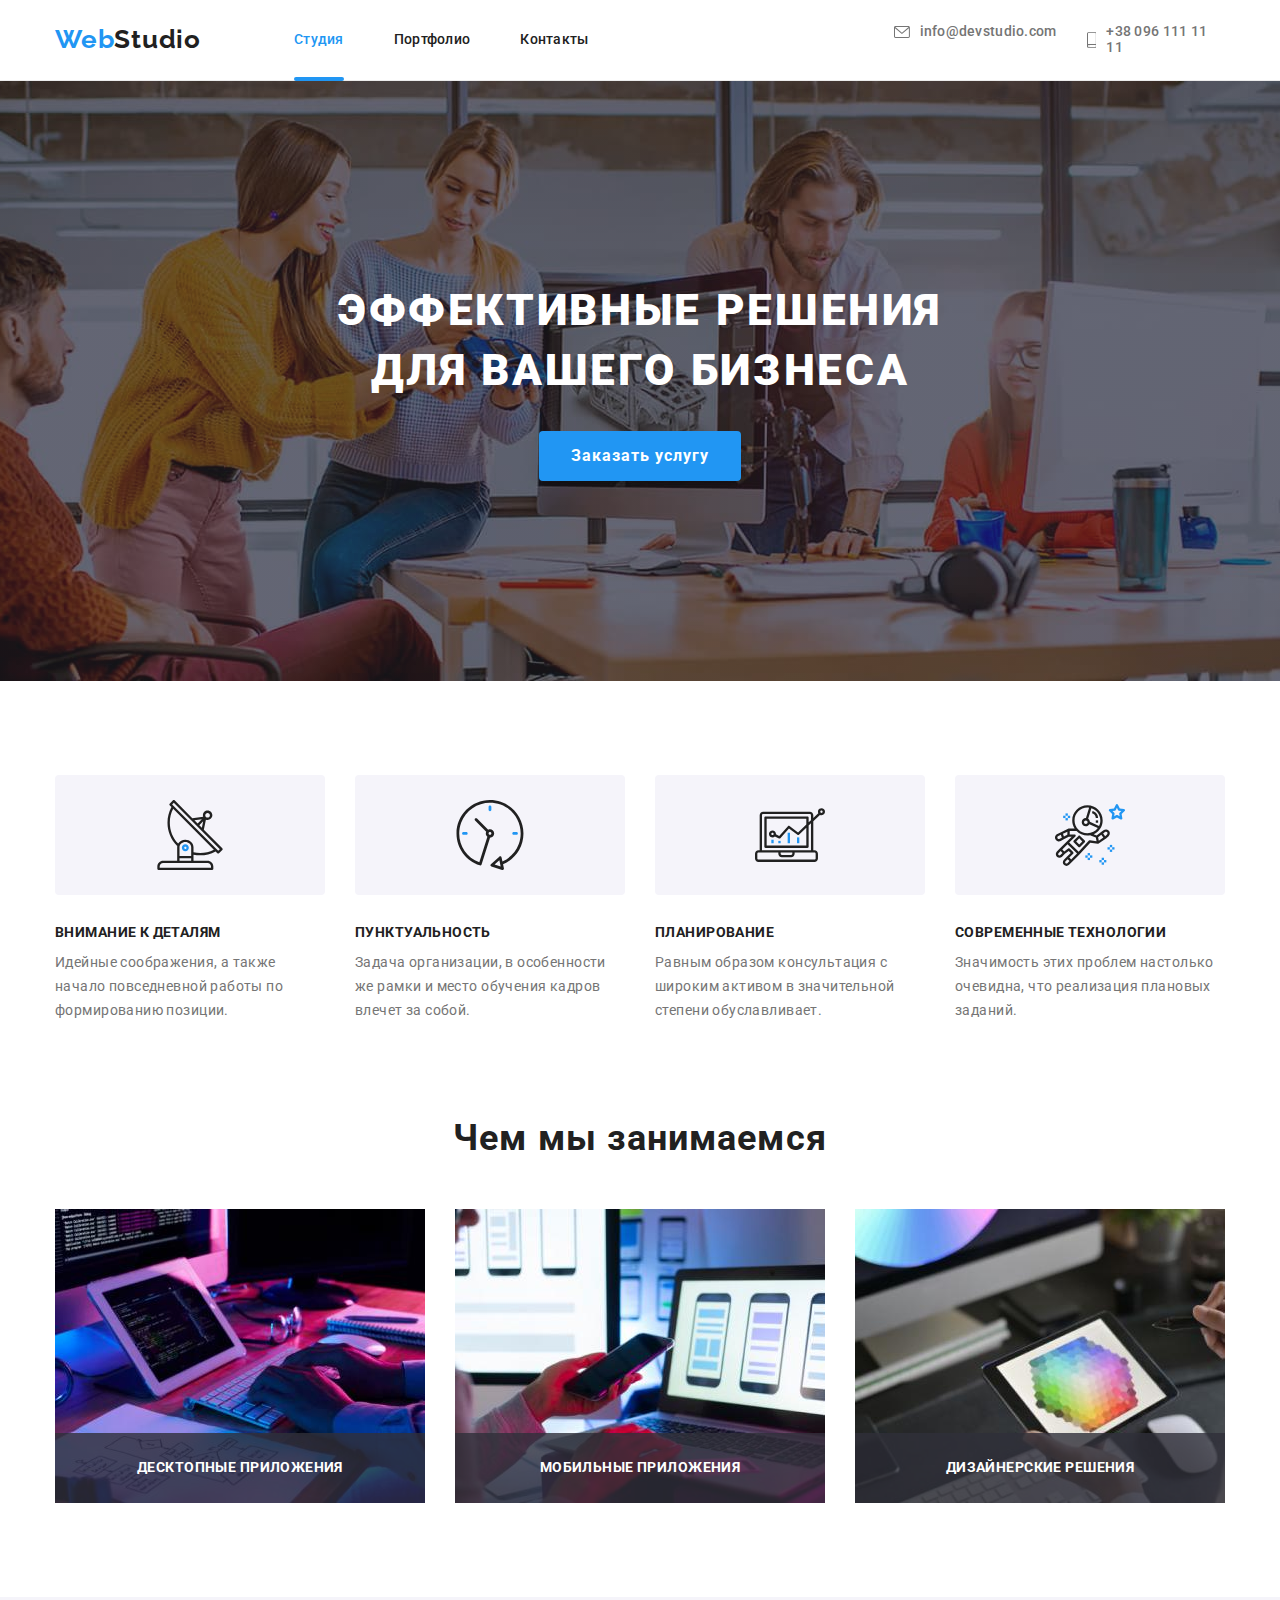
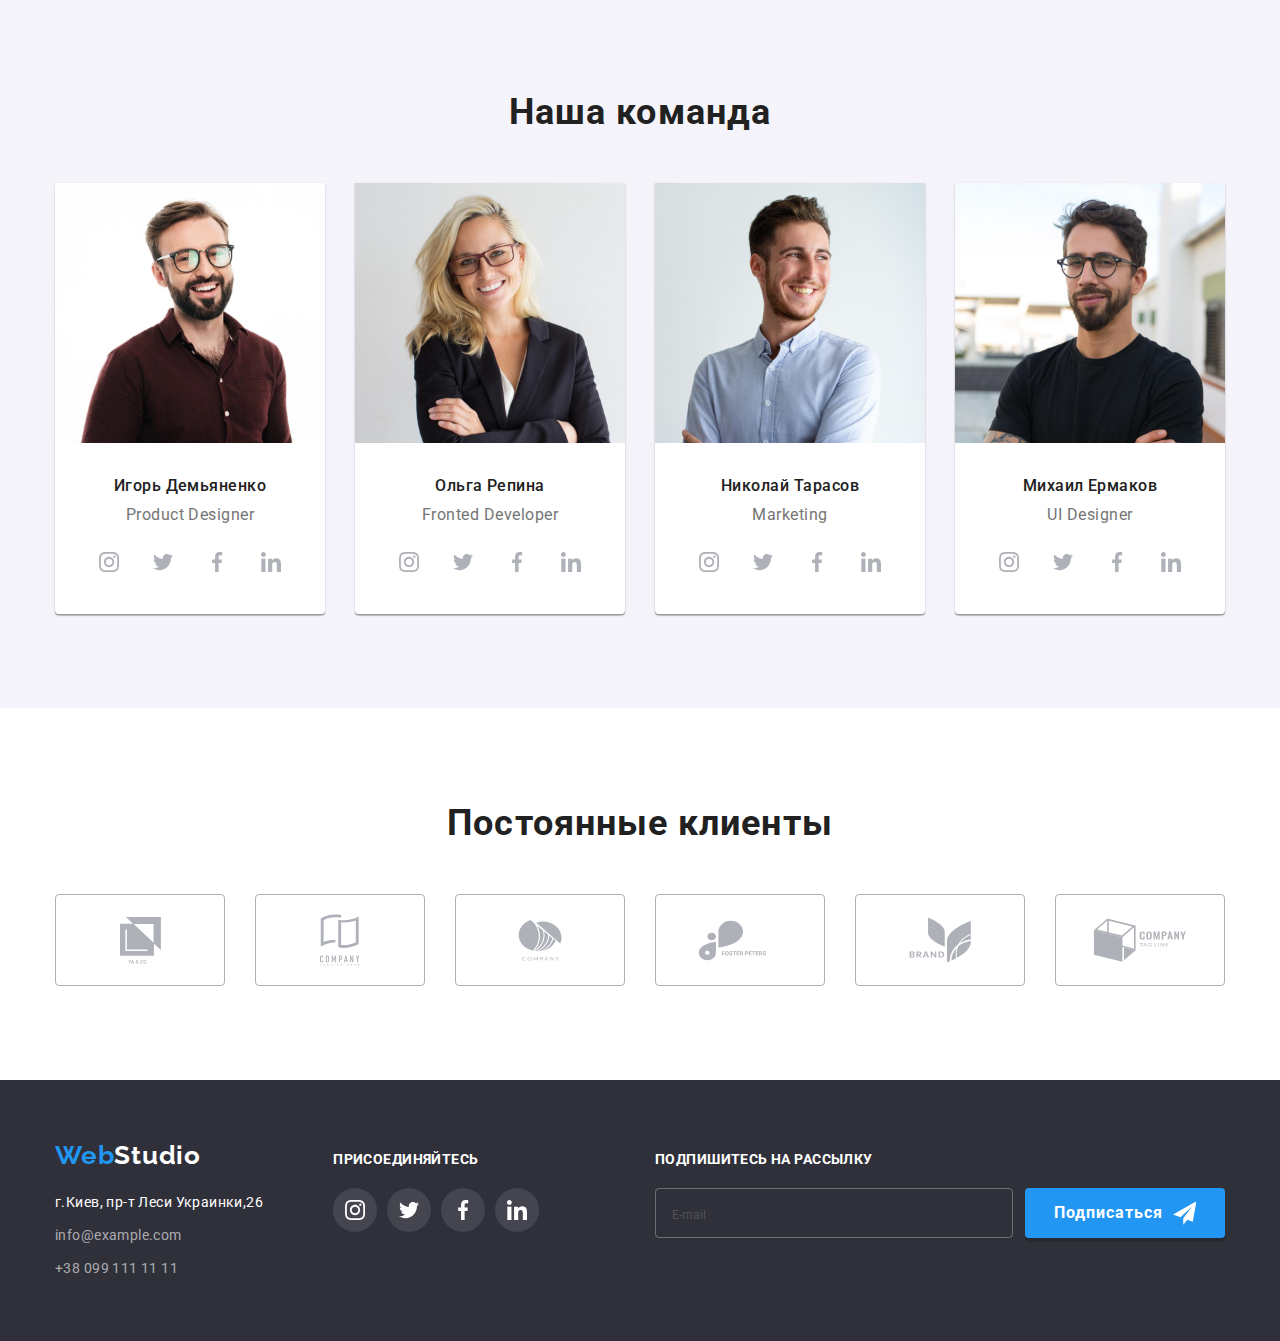
==== commit 8febd64a: "end hw6" ====
--- a/index.html
+++ b/index.html
@@ -88,7 +88,7 @@
                         </label>
                         <div class="conditions">
                             <label for="agree" class="agree-field">
-                                <input type="checkbox" class="checkbox" name="agree-mailing" id="agree">
+                                <input type="checkbox" class="checkbox visually-hidden" name="agree-mailing" id="agree">
                                 <svg class="agree-icon" width="11px" height="8px">
                                 <use href="/images/icons.svg#icon-agree"></use>
                                 </svg>
--- a/css/styles.css
+++ b/css/styles.css
@@ -335,7 +335,7 @@
 .comment-field {
     margin-bottom: 20px;
 }
-.checkbox {
+/* .checkbox {
     position: absolute;
     width: 1px;
     height: 1px;
@@ -346,7 +346,7 @@
     clip-path: inset(100%);
     clip: rect(0 0 0 0);
     overflow: hidden;
-}
+} */
 /* .checkbox {
     appearance: none;
     --webkit-appearance: none;
@@ -359,18 +359,20 @@
     background-size: contain;
     background-origin: border-box;
     border-color: var(--accent-color);
-
-}
-.agree {
-    display: flex;
-    align-items: center;
+}
+.agree-field {
+    display: flex;
+    align-items: center;
+    justify-content: center;
 }
 .agree-icon {
     display: inline-block;
     width: 16px;
     height: 15px;
+    margin-right: 8px;
     border: 1px solid #212121;
     border-radius: 2px;
+    transition: color 250ms cubic-bezier(0.4, 0, 0.2, 1);
 }
 .agree-button {
     width: 200px;
@@ -385,6 +387,11 @@
     line-height: 1.875;
     letter-spacing: 0.06em;
     font-family: "Roboto",sans-serif;
+    transition: color 250ms cubic-bezier(0.4, 0, 0.2, 1);
+}
+.agree-button:hover {
+    cursor: pointer;
+    background-color: var(--accent-color);
 }
 /* Benefits */
 
@@ -668,7 +675,6 @@
     border: 1px solid rgba(255, 255, 255, 0.3);
     border-radius: 4px;
     background-color: transparent;
-    box-shadow: 0px 4px rgba(0, 0, 0, 0.15);
 }
 .button-footer {
     display: inline-flex;
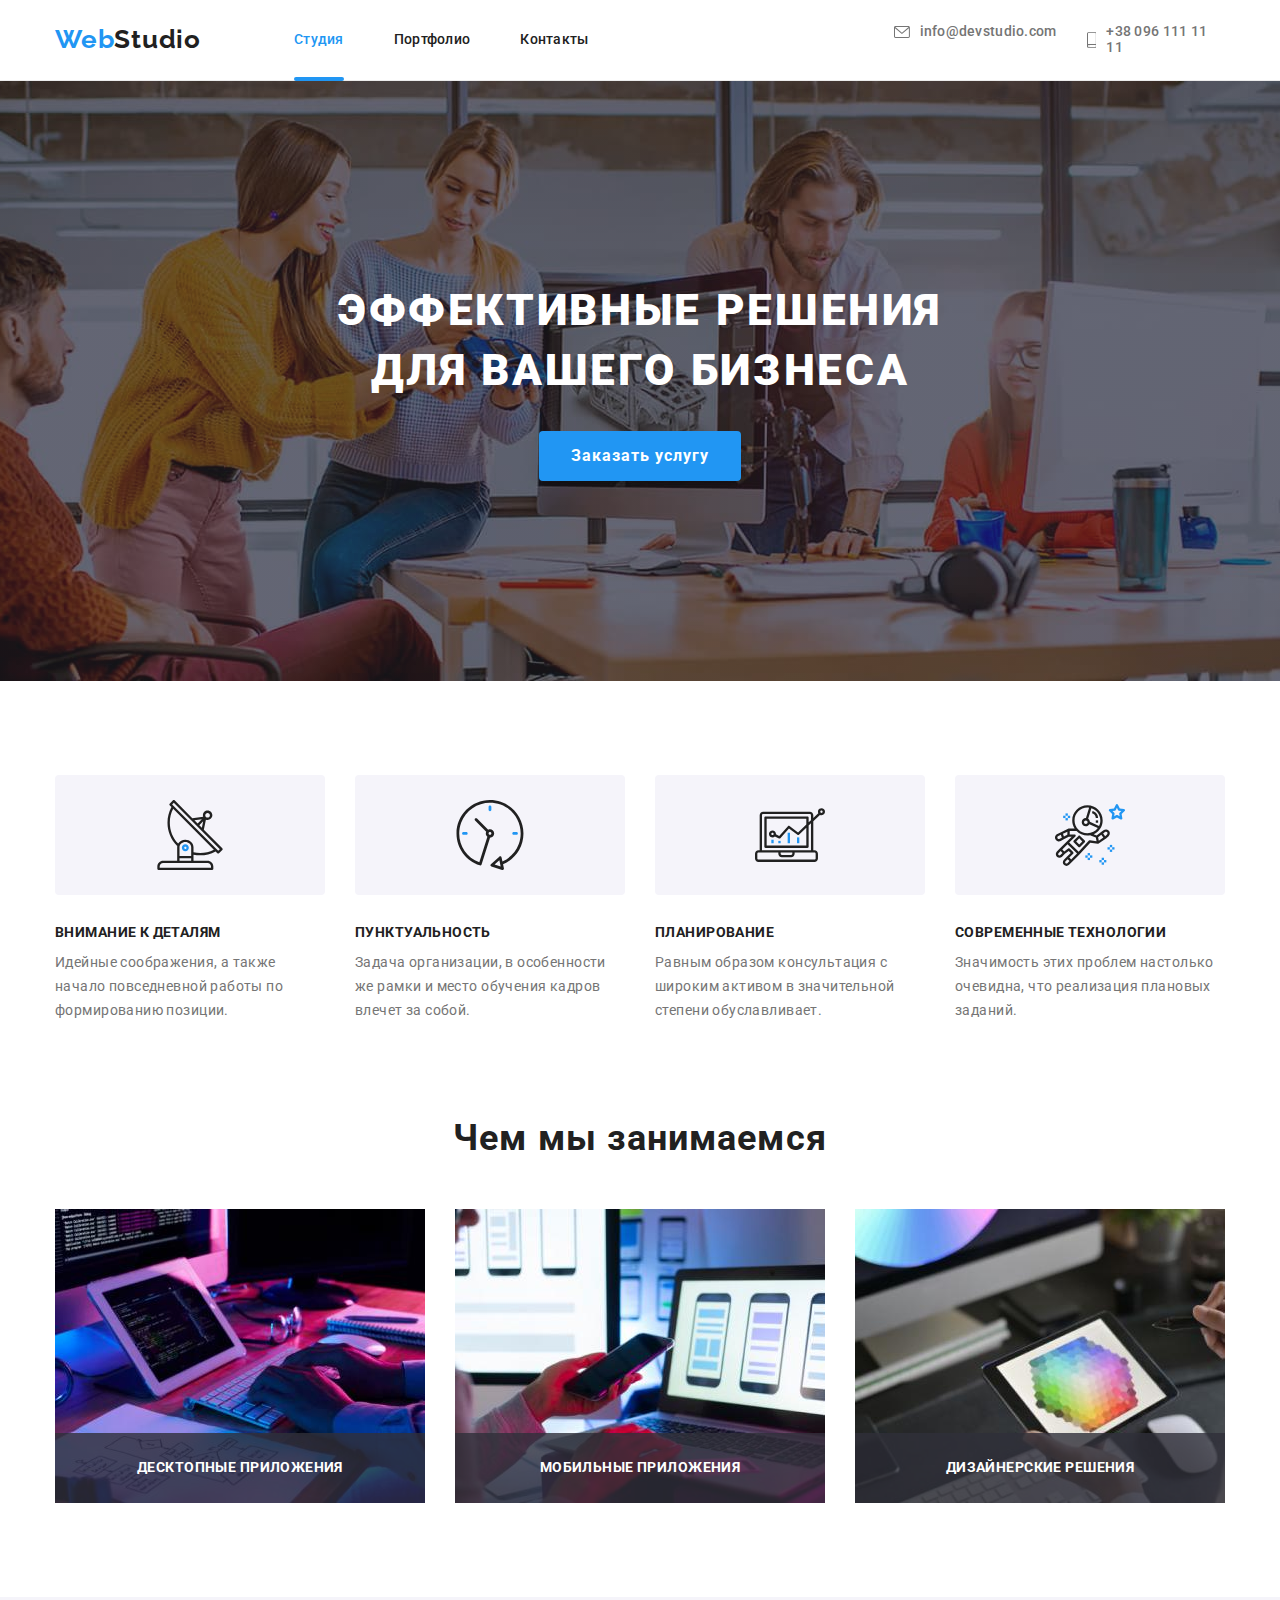
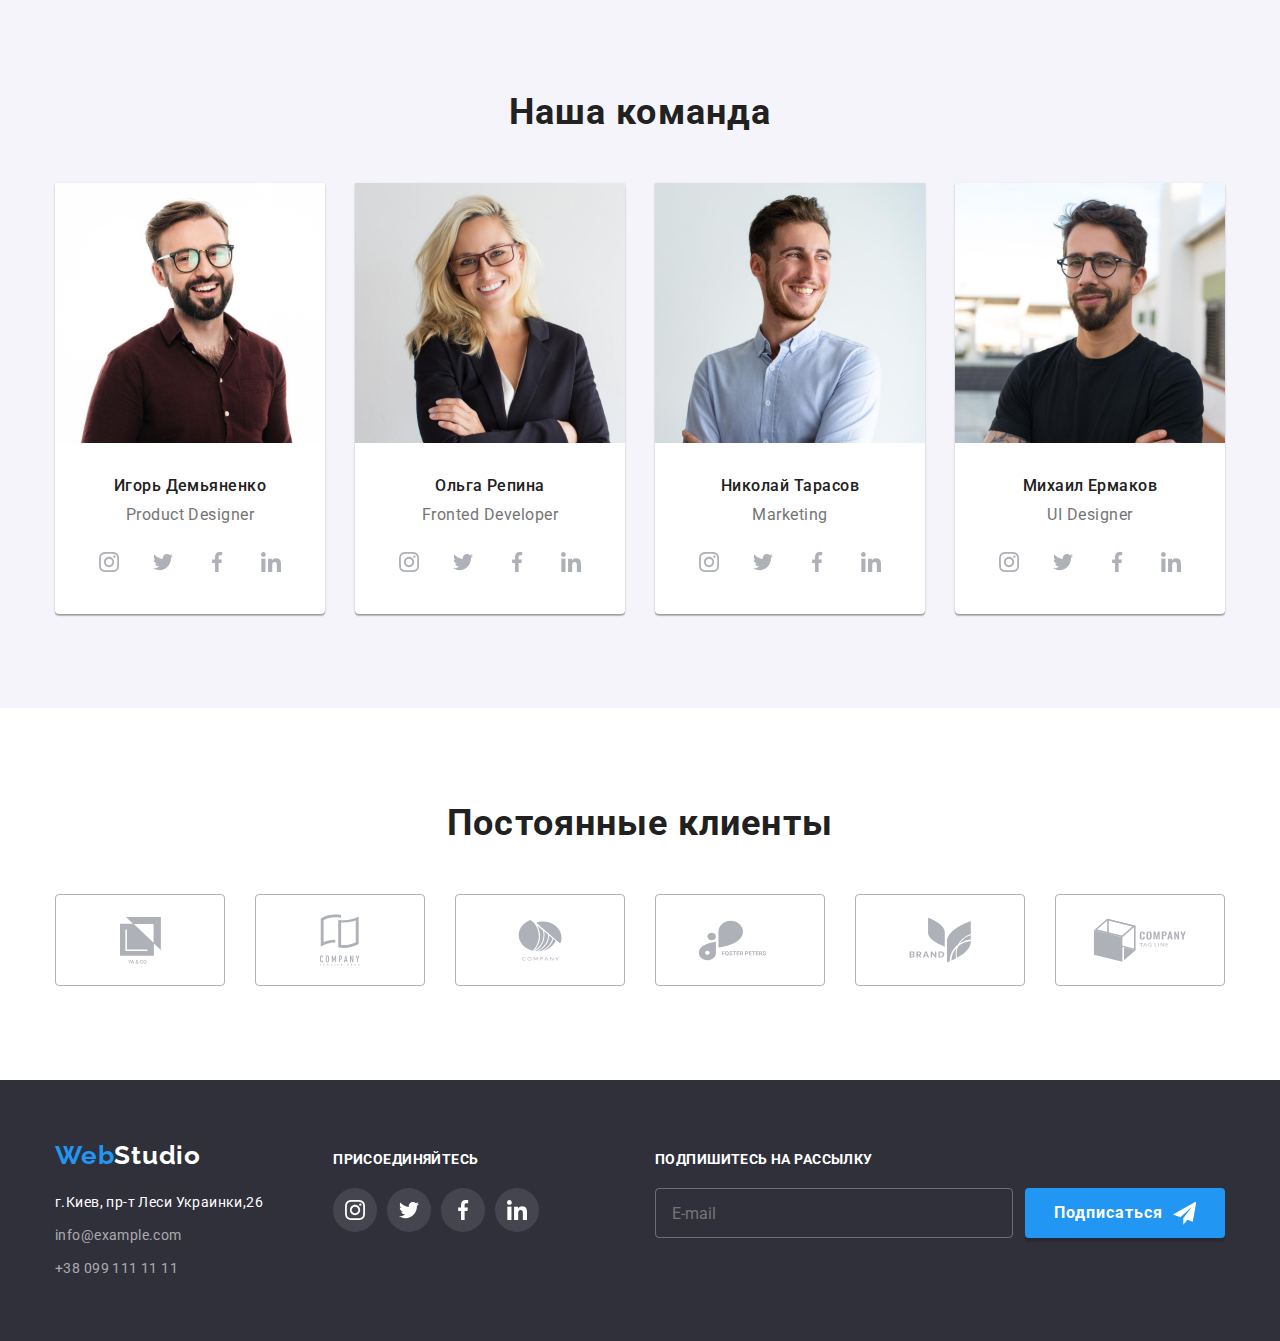
==== commit c2e90e3d: "end" ====
--- a/index.html
+++ b/index.html
@@ -65,21 +65,21 @@
                             <span class="input-text">Имя</span>
                             <input type="text" class="input-modal" name="user-name" id="user-name">
                             <svg class="form-icon" width="18px" height="18px">
-                                <use href="/images/icons.svg#icon-person"></use>
+                                <use href="./images/icons.svg#icon-person"></use>
                             </svg>
                         </label>
                         <label for="user-tel" class="form-field">
                             <span class="input-text">Телефон</span>
                             <input type="text" class="input-modal" name="user-tel" id="user-tel">
                             <svg class="form-icon" width="18px" height="18px">
-                                <use href="/images/icons.svg#icon-phone-black"></use>
+                                <use href="./images/icons.svg#icon-phone-black"></use>
                             </svg>
                         </label>
                         <label for="user-emal" class="form-field">
                             <span class="input-text">Почта</span>
                             <input type="text" class="input-modal" name="user-emal" id="user-emal">
                             <svg class="form-icon" width="18px" height="18px">
-                                <use href="/images/icons.svg#icon-email-black"></use>
+                                <use href="./images/icons.svg#icon-email-black"></use>
                             </svg>
                         </label>
                         <label for="comment" class="form-field comment-field">
@@ -90,7 +90,7 @@
                             <label for="agree" class="agree-field">
                                 <input type="checkbox" class="checkbox visually-hidden" name="agree-mailing" id="agree">
                                 <svg class="agree-icon" width="11px" height="8px">
-                                <use href="/images/icons.svg#icon-agree"></use>
+                                <use href="./images/icons.svg#icon-agree"></use>
                                 </svg>
                                 <span class="agree-text">Соглашаюсь с рассылкой и принимаю <a href="./index.html" class="link-conditions">Условия договора</a></span>
                             </label>
@@ -443,7 +443,7 @@
                 </label>
                 <button type="submit" class="button-footer">Подписаться
                     <svg class="icon-button-footer" width="24px" height="24px">
-                        <use href="/images/icons.svg#icon-send"></use>
+                        <use href="./images/icons.svg#icon-send"></use>
                     </svg>
                 </button>
             </div>
--- a/css/styles.css
+++ b/css/styles.css
@@ -318,7 +318,7 @@
     border: 1px solid rgba(33, 33, 33, 0.2);
     transition: color 250ms cubic-bezier(0.4, 0, 0.2, 1);
 }
-::placeholder {
+.comment-field::placeholder {
     color: rgba(117, 117, 117, 0.5);
     font-weight: 400;
     font-size: 12px;
